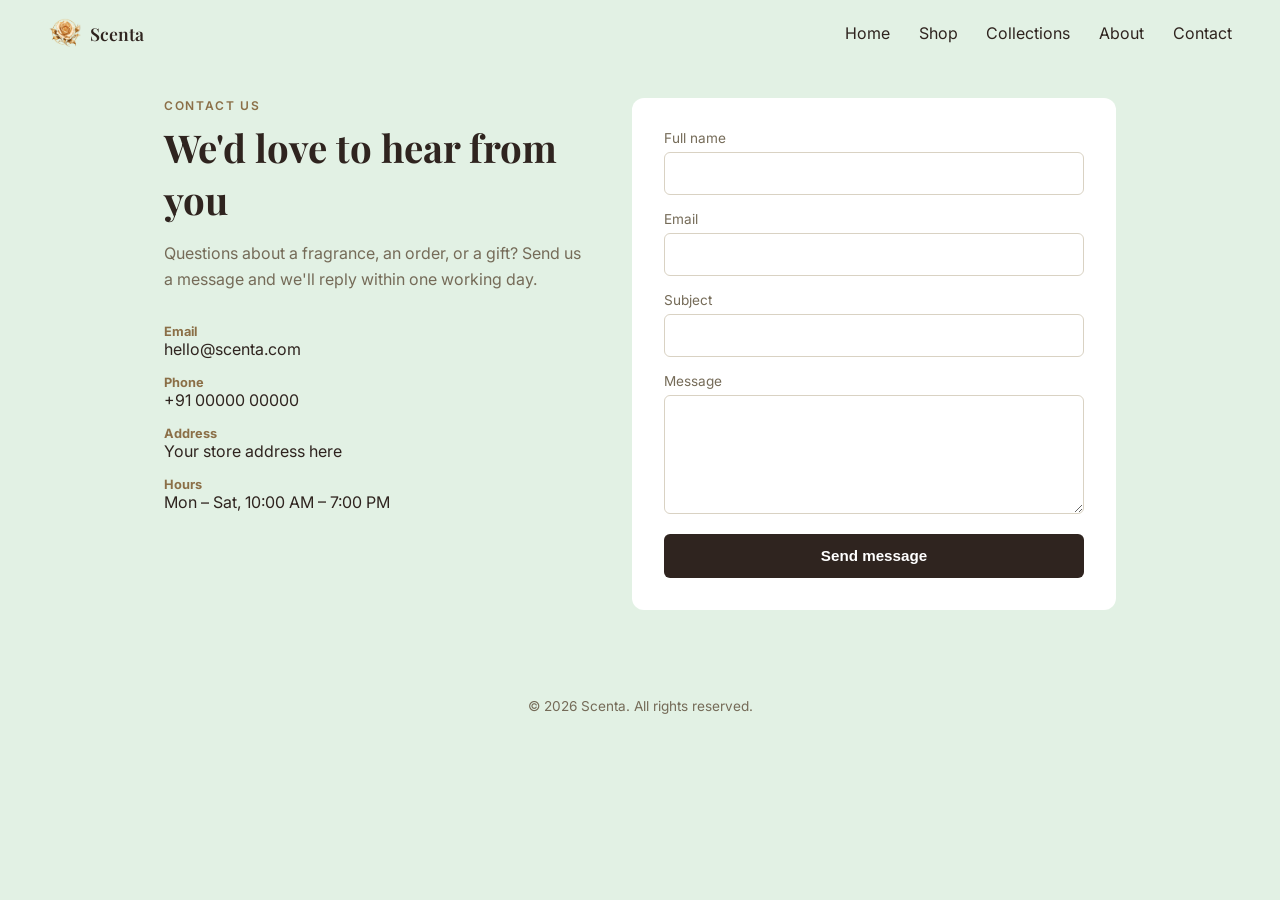
==== contact.html @ 83577fef "Creates a contact page" ====
<!DOCTYPE html>
<html lang="en">
<head>
  <meta charset="UTF-8">
  <meta name="viewport" content="width=device-width, initial-scale=1.0">
  <title>Contact Us </title>
</head>
<body>
  <!DOCTYPE html>
<html lang="en">
<head>
  <meta charset="UTF-8">
  <meta name="viewport" content="width=device-width, initial-scale=1">
  <title>Contact — Scenta</title>
  <link rel="preconnect" href="https://fonts.googleapis.com">
  <link rel="preconnect" href="https://fonts.gstatic.com" crossorigin>
  <link href="https://fonts.googleapis.com/css2?family=Playfair+Display:wght@600&family=Inter:wght@400;500;600&display=swap" rel="stylesheet">
  <link rel="stylesheet" href="/css/contact.css">
</head>
<body>

  <header class="topbar">
    <a class="brand" href="/index.html">
      <img src="/assets/icons/mainwebsitelogo.png" alt="Scenta logo">
      <span>Scenta</span>
    </a>
    <nav class="nav">
      <a href="/index.html">Home</a>
      <a href="/shop.html">Shop</a>
      <a href="/collections.html">Collections</a>
      <a href="/about.html">About</a>
      <a href="/contact.html">Contact</a>
    </nav>
  </header>

  <main class="contact">

    <section class="contact-intro">
      <p class="eyebrow">Contact us</p>
      <h1>We'd love to hear from you</h1>
      <p class="sub">Questions about a fragrance, an order, or a gift? Send us a message and we'll reply within one working day.</p>

      <ul class="details">
        <li><strong>Email</strong><span>hello@scenta.com</span></li>
        <li><strong>Phone</strong><span>+91 00000 00000</span></li>
        <li><strong>Address</strong><span>Your store address here</span></li>
        <li><strong>Hours</strong><span>Mon – Sat, 10:00 AM – 7:00 PM</span></li>
      </ul>
    </section>

    <section class="contact-form">
      <form action="#" method="post">
        <div class="field">
          <label for="name">Full name</label>
          <input id="name" name="name" type="text" required>
        </div>

        <div class="field">
          <label for="email">Email</label>
          <input id="email" name="email" type="email" required>
        </div>

        <div class="field">
          <label for="subject">Subject</label>
          <input id="subject" name="subject" type="text">
        </div>

        <div class="field">
          <label for="message">Message</label>
          <textarea id="message" name="message" rows="5" required></textarea>
        </div>

        <button type="submit">Send message</button>
      </form>
    </section>

  </main>

  <footer class="footer">
    © 2026 Scenta. All rights reserved.
  </footer>

</body>
</html>
</body>
</html>
---- css/contact.css ----
:root{
  --primary-color:#2F241F;
  --secondary-color:#8B6F47;
  --accent-color:#C69C6D;
  --background-color:#e2f1e4;
  --surface-color:#FFFFFF;
  --muted-color:#756B58;
}

*{ box-sizing:border-box; margin:0; padding:0; }

body{
  font-family:'Inter', sans-serif;
  color:var(--primary-color);
  background:var(--background-color);
}

/* header */
.topbar{
  display:flex;
  align-items:center;
  justify-content:space-between;
  flex-wrap:wrap;
  gap:1rem;
  padding:1rem 3rem;
}
.brand{
  display:flex;
  align-items:center;
  gap:0.5rem;
  text-decoration:none;
  color:var(--primary-color);
}
.brand img{ width:34px; height:34px; object-fit:contain; }
.brand span{ font-family:'Playfair Display', serif; font-weight:600; font-size:1.1rem; }
.nav{ display:flex; gap:1.8rem; flex-wrap:wrap; }
.nav a{ color:var(--primary-color); text-decoration:none; }
.nav a:hover{ color:var(--secondary-color); }

/* main: two columns */
.contact{
  display:flex;
  gap:3rem;
  max-width:1000px;
  margin:2rem auto 4rem;
  padding:0 1.5rem;
}
.contact-intro{ flex:1; }
.contact-form{
  flex:1;
  background:var(--surface-color);
  padding:2rem;
  border-radius:12px;
}

.eyebrow{
  text-transform:uppercase;
  letter-spacing:0.14em;
  font-size:0.75rem;
  font-weight:600;
  color:var(--secondary-color);
}
h1{
  font-family:'Playfair Display', serif;
  font-size:2.4rem;
  margin:0.5rem 0 1rem;
}
.sub{ color:var(--muted-color); line-height:1.6; }

.details{ list-style:none; margin-top:2rem; }
.details li{ margin-bottom:1rem; }
.details strong{ display:block; font-size:0.8rem; color:var(--secondary-color); }

/* form */
.field{ margin-bottom:1rem; }
.field label{ display:block; font-size:0.85rem; color:var(--muted-color); margin-bottom:0.35rem; }
.field input,
.field textarea{
  width:100%;
  padding:0.7rem;
  border:1px solid #d9d2c3;
  border-radius:6px;
  font-family:inherit;
  font-size:0.95rem;
}
.field input:focus,
.field textarea:focus{ outline:2px solid var(--accent-color); border-color:transparent; }

button{
  width:100%;
  padding:0.85rem;
  border:none;
  border-radius:6px;
  background:var(--primary-color);
  color:#fff;
  font-weight:600;
  font-size:0.95rem;
  cursor:pointer;
}
button:hover{ background:#463731; }

.footer{ text-align:center; color:var(--muted-color); font-size:0.85rem; padding:1.5rem; }

/* mobile */
@media (max-width:768px){
  .topbar{ padding:1rem 1.2rem; }
  .contact{ flex-direction:column; gap:2rem; }
}
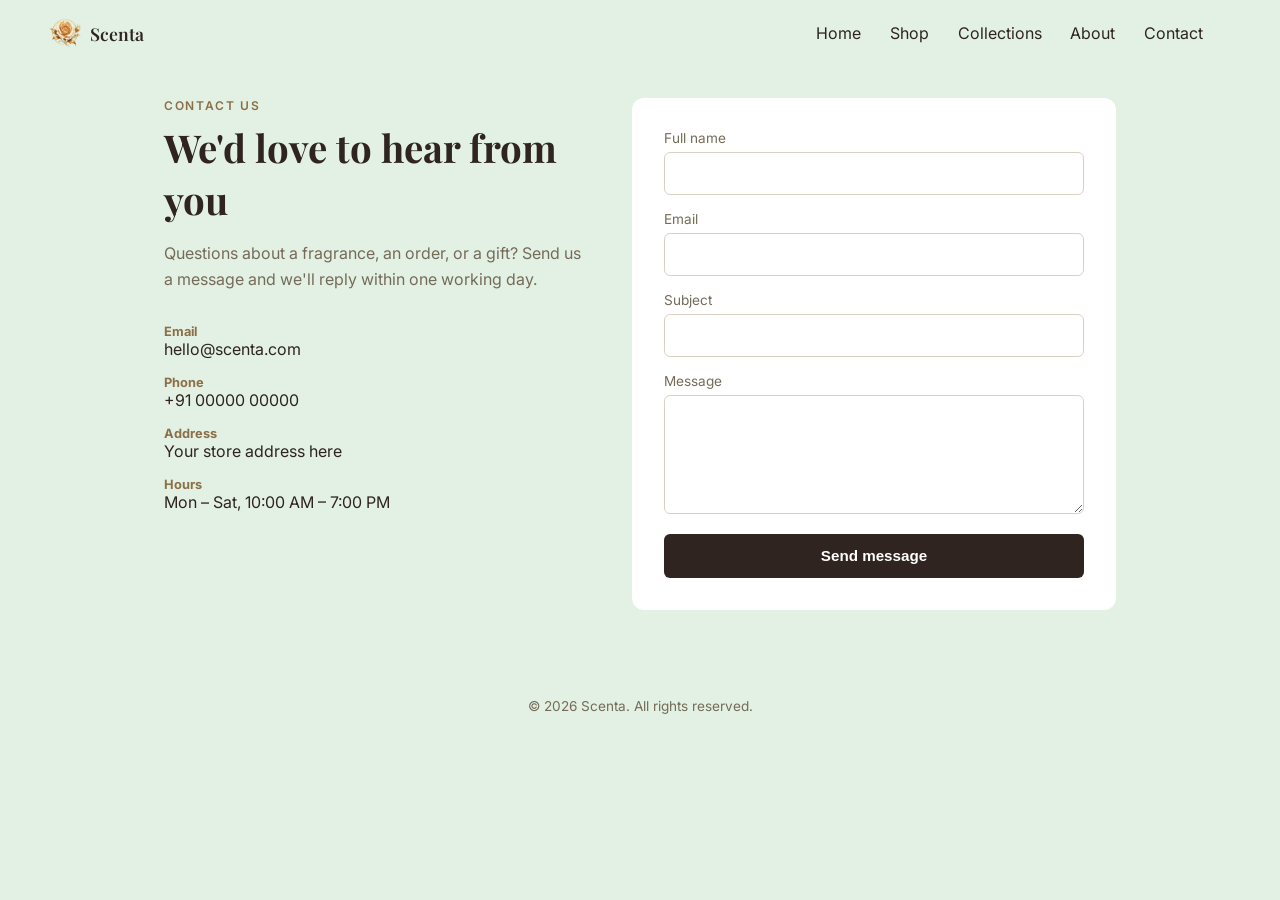
==== commit 3179a74c: "chhanges the page" ====
--- a/contact.html
+++ b/contact.html
@@ -29,7 +29,7 @@
       <a href="/shop.html">Shop</a>
       <a href="/collections.html">Collections</a>
       <a href="/about.html">About</a>
-      <a href="/contact.html">Contact</a>
+      <a href="/contact.html">Contact</a><a href=""></a>
     </nav>
   </header>
 
@@ -58,7 +58,7 @@
         <div class="field">
           <label for="email">Email</label>
           <input id="email" name="email" type="email" required>
-        </div>
+        </div> 
 
         <div class="field">
           <label for="subject">Subject</label>
